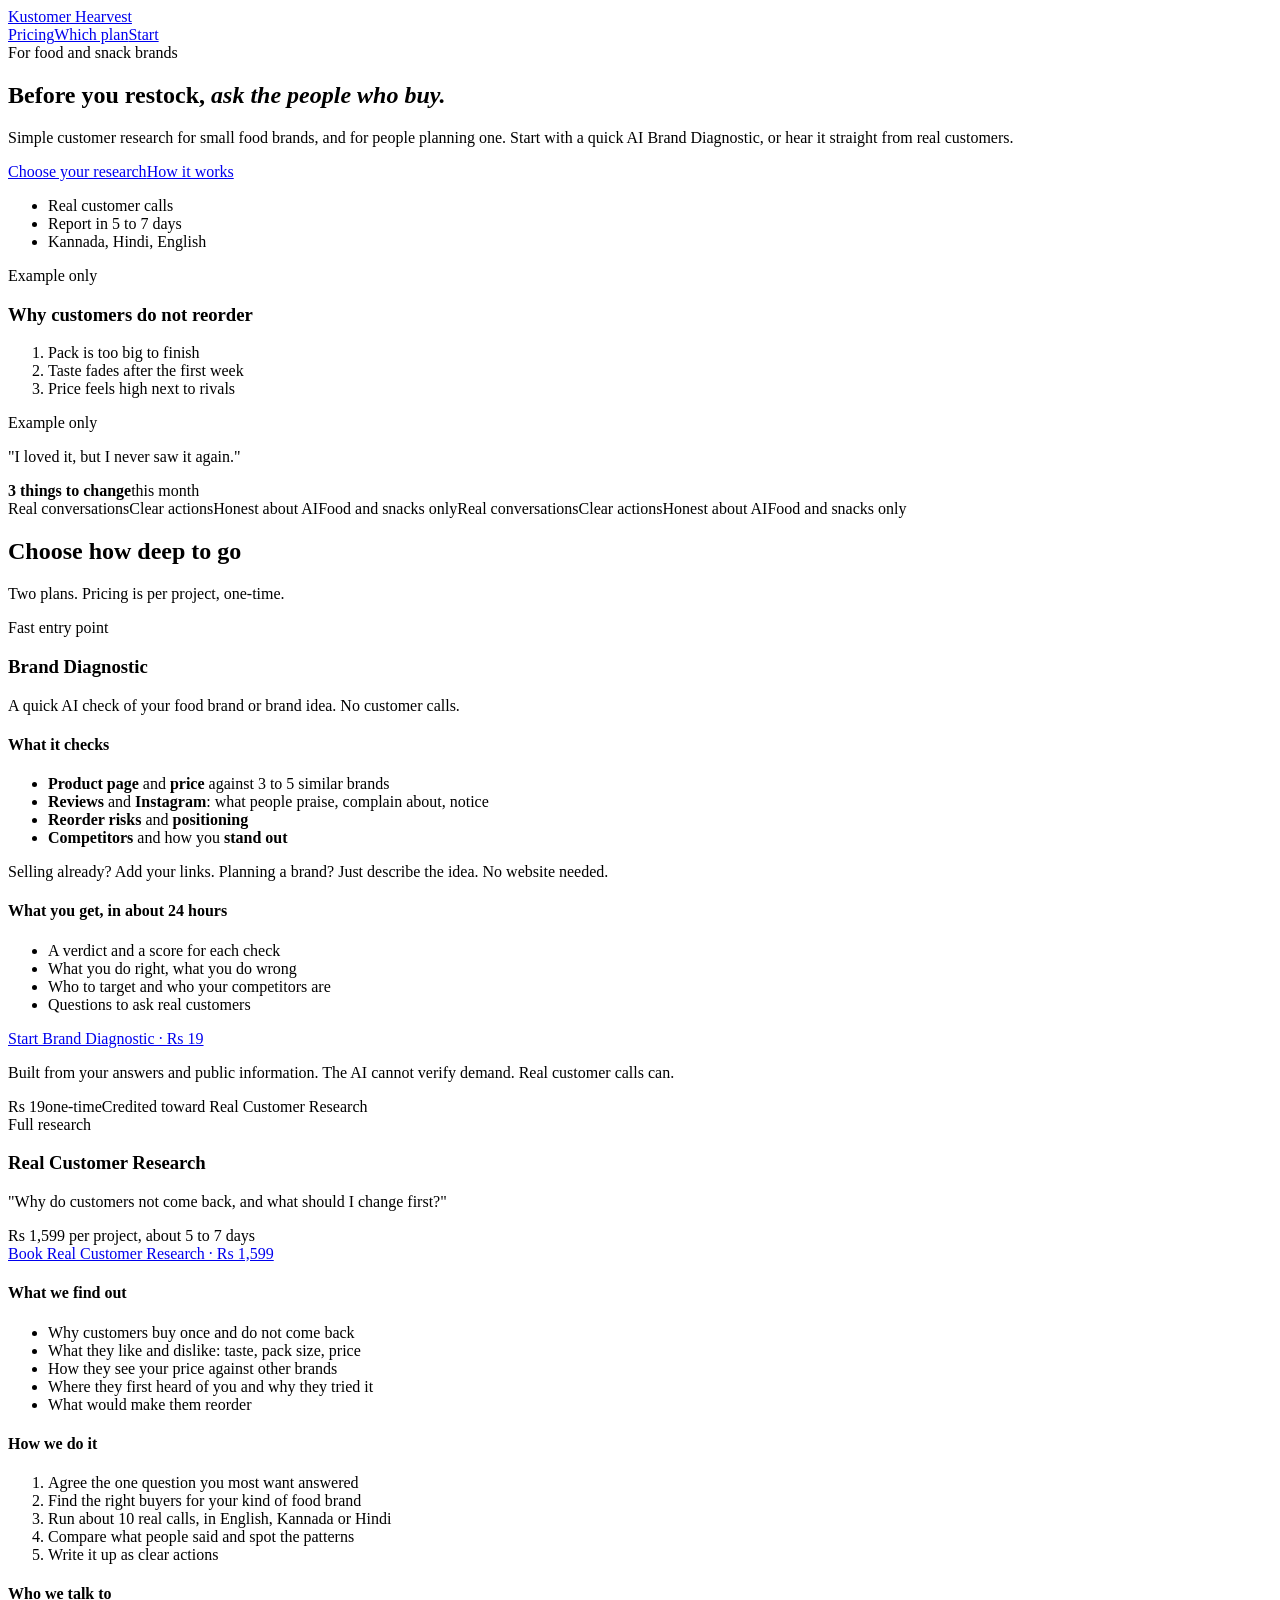
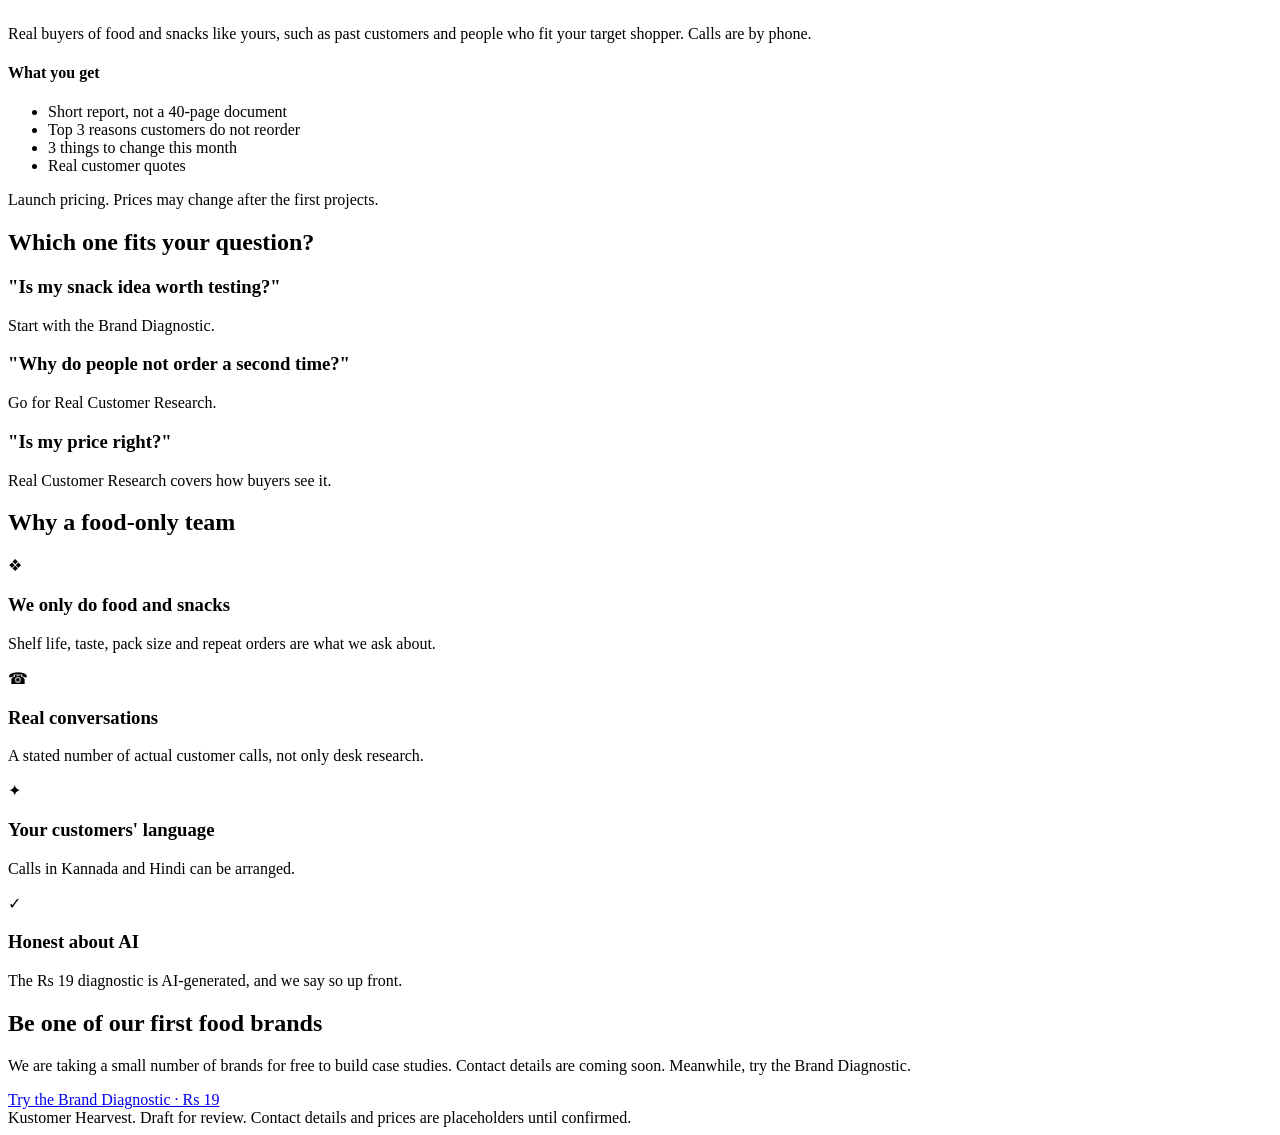
==== index.html @ cd256f4c "Add index.html This file contains the initial HTML structure for the Kustomer Hearvest website, incl" ====
<!doctype html>
<html lang="en">
<head>
<meta charset="utf-8">
<meta name="viewport" content="width=device-width, initial-scale=1">
<title>Kustomer Hearvest | Customer research for small food and snack brands</title>
<meta name="description" content="Pick an AI Brand Diagnostic or real conversations with your buyers. Customer research for small food and snack brands.">
<link rel="stylesheet" href="style.css">
</head>
<body>
<header class="top">
  <a class="logo" href="index.html" data-go="home"><span class="dot"></span>Kustomer Hearvest</a>
  <nav><a href="#plans" data-anchor="plans">Pricing</a><a href="#fit" data-anchor="fit">Which plan</a><a class="pill" href="diagnostic.html" data-go="diagnostic">Start</a></nav>
</header>

<section class="hero">
  <span class="blob b1"></span><span class="blob b2"></span><span class="blob b3"></span>
  <div class="hero-in">
    <div class="hero-copy">
      <span class="badge">For food and snack brands</span>
      <h1>Before you restock, <em>ask the people who buy.</em></h1>
      <p>Simple customer research for small food brands, and for people planning one. Start with a quick AI Brand Diagnostic, or hear it straight from real customers.</p>
      <div class="cta"><a class="btn btn-light" href="#plans" data-anchor="plans">Choose your research</a><a class="btn btn-ghost" href="#how" data-anchor="how">How it works</a></div>
      <ul class="chips"><li>Real customer calls</li><li>Report in 5 to 7 days</li><li>Kannada, Hindi, English</li></ul>
    </div>
    <div class="hero-art" aria-hidden="true">
      <div class="card c-main">
        <span class="eg">Example only</span>
        <h3>Why customers do not reorder</h3>
        <ol><li>Pack is too big to finish</li><li>Taste fades after the first week</li><li>Price feels high next to rivals</li></ol>
      </div>
      <div class="card c-quote">
        <span class="eg">Example only</span>
        <p>"I loved it, but I never saw it again."</p>
      </div>
      <div class="card c-fix"><strong>3 things to change</strong><span>this month</span></div>
    </div>
  </div>
  <div class="ribbon"><div class="track"><span>Real conversations</span><span>Clear actions</span><span>Honest about AI</span><span>Food and snacks only</span><span>Real conversations</span><span>Clear actions</span><span>Honest about AI</span><span>Food and snacks only</span></div></div>
</section>

<main>
<section class="sec" id="plans">
  <h2>Choose how deep to go</h2>
  <p class="sub">Two plans. Pricing is per project, one-time.</p>

  <article class="banner">
    <div>
      <span class="tag">Fast entry point</span>
      <h3>Brand Diagnostic</h3>
      <p>A quick AI check of your food brand or brand idea. No customer calls.</p>
      <h4 class="mini">What it checks</h4>
      <ul class="checks">
        <li><strong>Product page</strong> and <strong>price</strong> against 3 to 5 similar brands</li>
        <li><strong>Reviews</strong> and <strong>Instagram</strong>: what people praise, complain about, notice</li>
        <li><strong>Reorder risks</strong> and <strong>positioning</strong></li>
        <li><strong>Competitors</strong> and how you <strong>stand out</strong></li>
      </ul>
      <p class="pathnote">Selling already? Add your links. Planning a brand? Just describe the idea. No website needed.</p>
      <h4 class="mini">What you get, in about 24 hours</h4>
      <ul class="checks">
        <li>A verdict and a score for each check</li>
        <li>What you do right, what you do wrong</li>
        <li>Who to target and who your competitors are</li>
        <li>Questions to ask real customers</li>
      </ul>
      <a class="btn btn-red btn-in" href="diagnostic.html" data-go="diagnostic">Start Brand Diagnostic &middot; Rs 19</a>
      <p class="limit">Built from your answers and public information. The AI cannot verify demand. Real customer calls can.</p>
    </div>
    <div class="bprice"><span class="price">Rs 19</span><span class="per">one-time</span><span class="credit">Credited toward Real Customer Research</span></div>
  </article>

  <article class="plan">
    <div class="plan-head">
      <span class="tag tag-w">Full research</span>
      <h3>Real Customer Research</h3>
      <p class="quote">"Why do customers not come back, and what should I change first?"</p>
      <div class="price">Rs 1,599 <span class="per">per project, about 5 to 7 days</span></div>
    </div>
    <div class="plan-cta"><a class="btn btn-light" href="book-research.html" data-go="research">Book Real Customer Research &middot; Rs 1,599</a></div>
    <div class="cols">
      <div><h4>What we find out</h4><ul class="checks">
        <li>Why customers buy once and do not come back</li>
        <li>What they like and dislike: taste, pack size, price</li>
        <li>How they see your price against other brands</li>
        <li>Where they first heard of you and why they tried it</li>
        <li>What would make them reorder</li></ul></div>
      <div id="how"><h4>How we do it</h4><ol class="steps">
        <li>Agree the one question you most want answered</li>
        <li>Find the right buyers for your kind of food brand</li>
        <li>Run about 10 real calls, in English, Kannada or Hindi</li>
        <li>Compare what people said and spot the patterns</li>
        <li>Write it up as clear actions</li></ol></div>
      <div><h4>Who we talk to</h4><p>Real buyers of food and snacks like yours, such as past customers and people who fit your target shopper. Calls are by phone.</p></div>
      <div><h4>What you get</h4><ul class="checks">
        <li>Short report, not a 40-page document</li>
        <li>Top 3 reasons customers do not reorder</li>
        <li>3 things to change this month</li>
        <li>Real customer quotes</li></ul></div>
    </div>
  </article>
  <p class="fine">Launch pricing. Prices may change after the first projects.</p>
</section>

<section class="sec dark" id="fit">
  <h2>Which one fits your question?</h2>
  <div class="grid3">
    <div class="tile"><h3>"Is my snack idea worth testing?"</h3><p>Start with the Brand Diagnostic.</p></div>
    <div class="tile"><h3>"Why do people not order a second time?"</h3><p>Go for Real Customer Research.</p></div>
    <div class="tile"><h3>"Is my price right?"</h3><p>Real Customer Research covers how buyers see it.</p></div>
  </div>
</section>

<section class="sec cream">
  <h2>Why a food-only team</h2>
  <div class="grid2">
    <div class="feat"><span class="ico">&#10070;</span><h3>We only do food and snacks</h3><p>Shelf life, taste, pack size and repeat orders are what we ask about.</p></div>
    <div class="feat"><span class="ico">&#9742;</span><h3>Real conversations</h3><p>A stated number of actual customer calls, not only desk research.</p></div>
    <div class="feat"><span class="ico">&#10022;</span><h3>Your customers' language</h3><p>Calls in Kannada and Hindi can be arranged.</p></div>
    <div class="feat"><span class="ico">&#10003;</span><h3>Honest about AI</h3><p>The Rs 19 diagnostic is AI-generated, and we say so up front.</p></div>
  </div>
</section>

<section class="final" id="start">
  <h2>Be one of our first food brands</h2>
  <p>We are taking a small number of brands for free to build case studies. Contact details are coming soon. Meanwhile, try the Brand Diagnostic.</p>
  <a class="btn btn-gold" href="diagnostic.html" data-go="diagnostic">Try the Brand Diagnostic &middot; Rs 19</a>
</section>
</main>
<footer class="foot">Kustomer Hearvest. Draft for review. Contact details and prices are placeholders until confirmed.</footer>
</body>
</html>
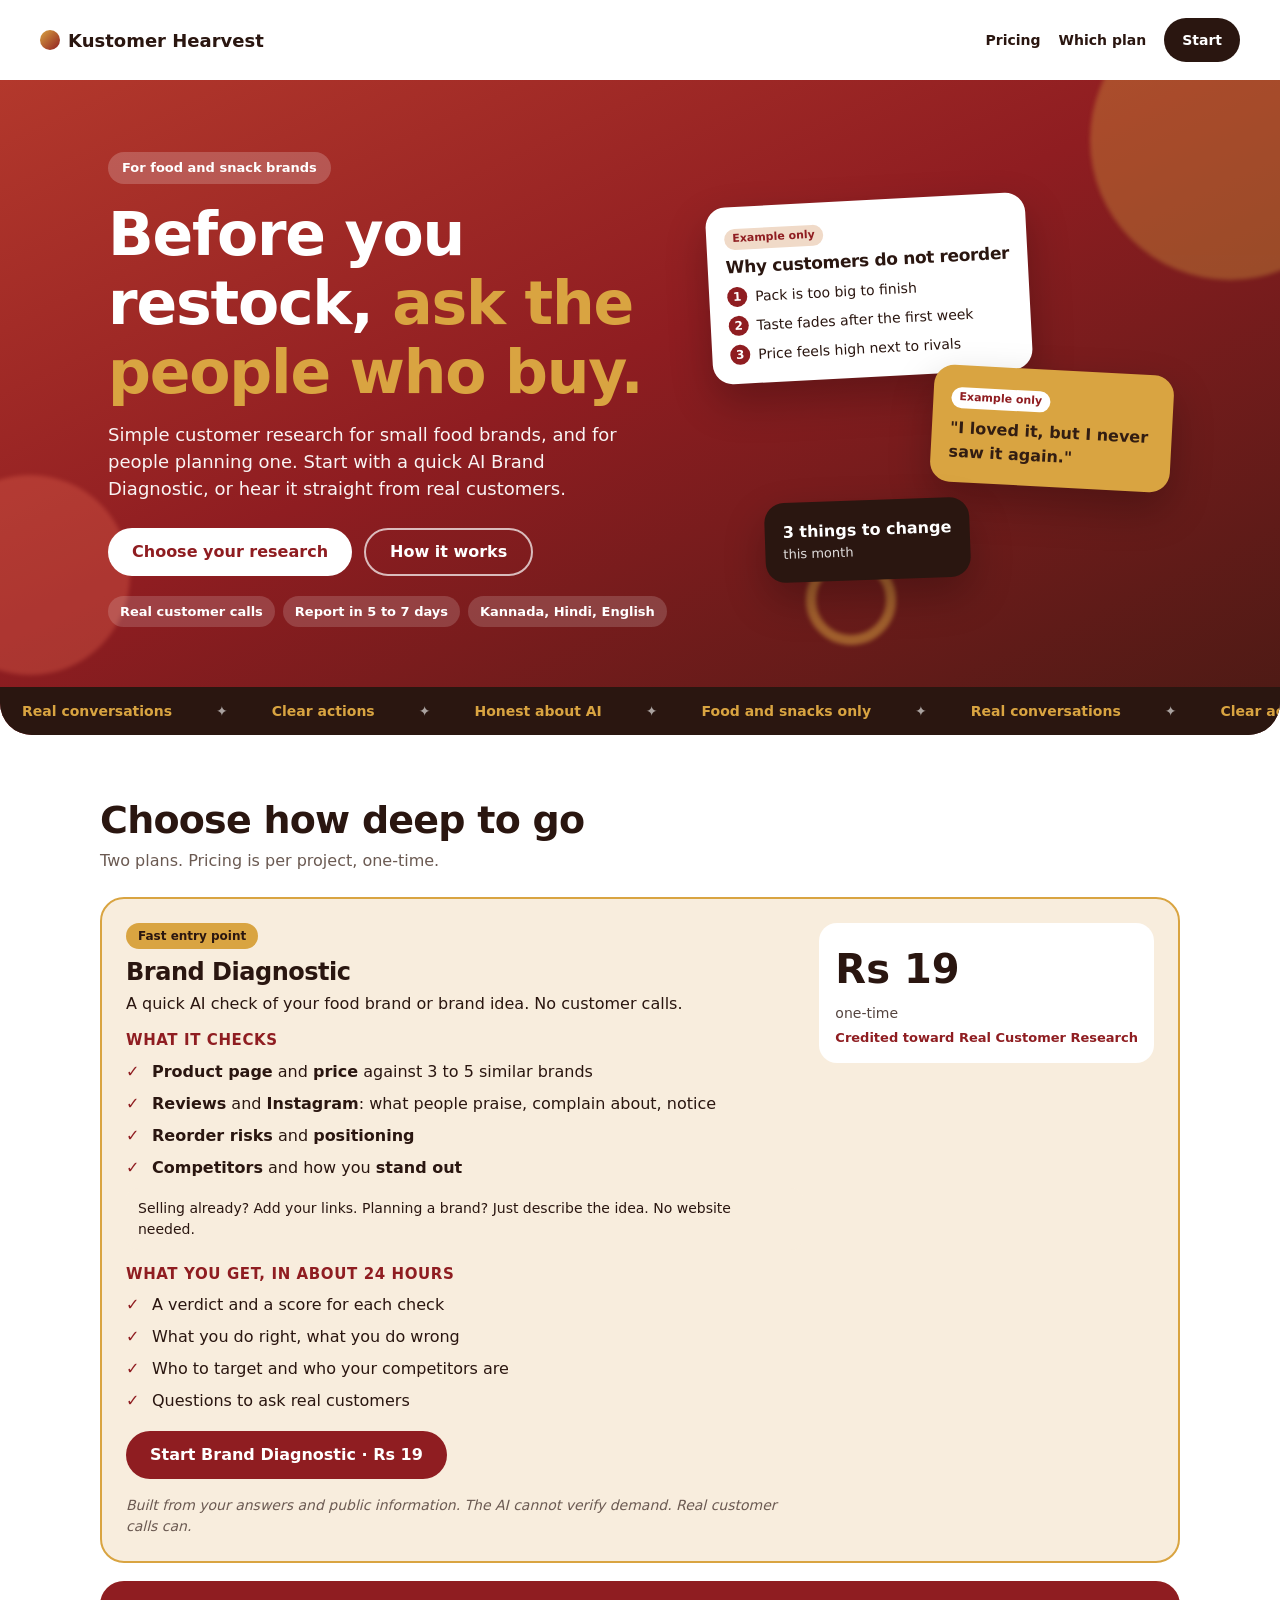
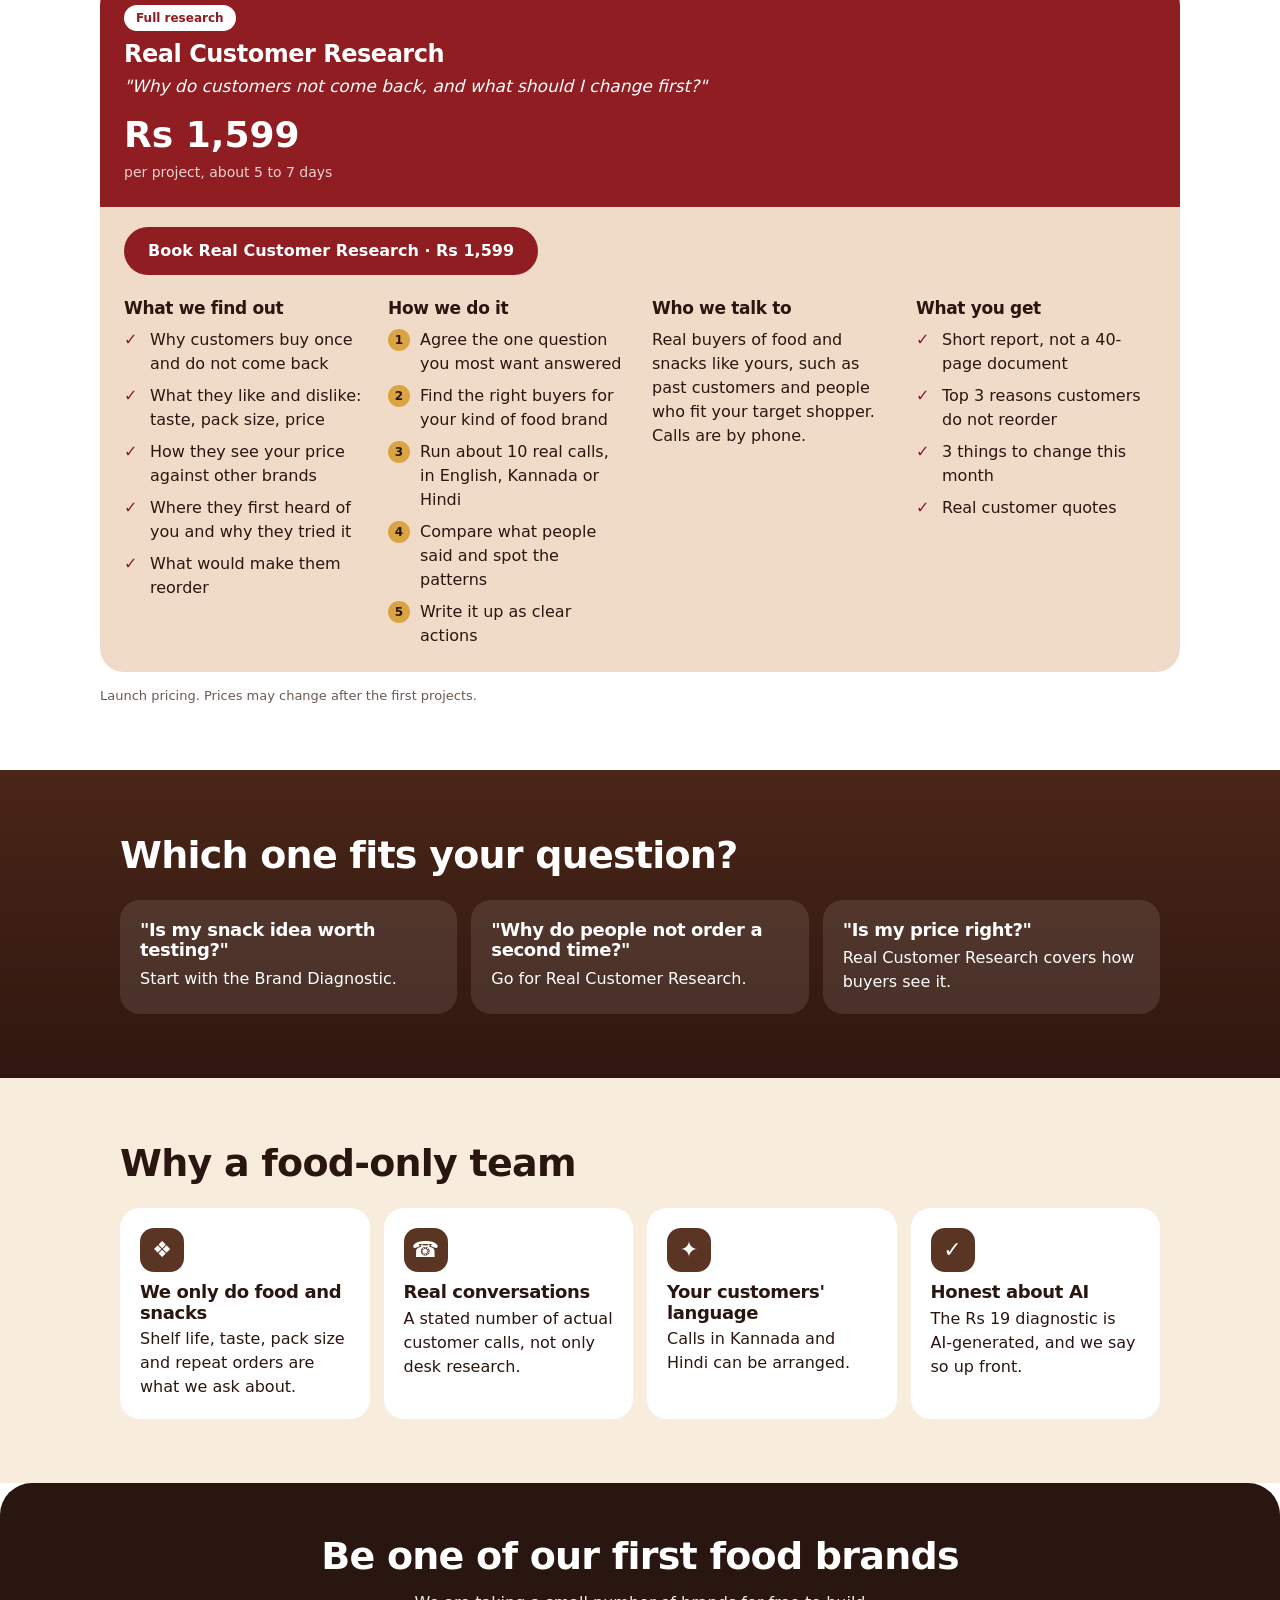
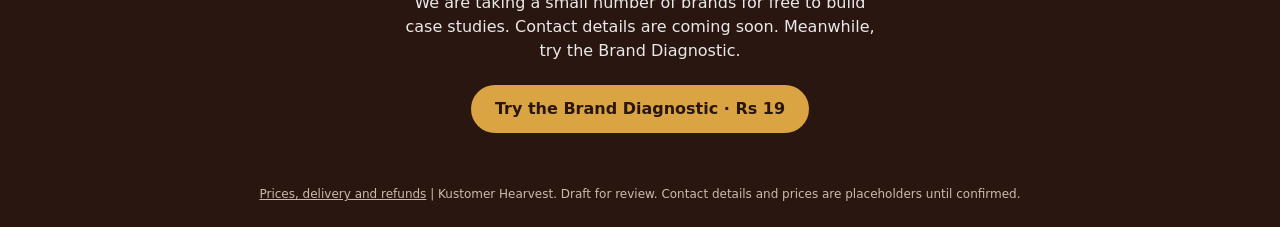
==== commit 610edab4: "Modify footer with policies link and updated text Updated footer to include link to policies and adj" ====
--- a/index.html
+++ b/index.html
@@ -127,6 +127,6 @@
   <a class="btn btn-gold" href="diagnostic.html" data-go="diagnostic">Try the Brand Diagnostic &middot; Rs 19</a>
 </section>
 </main>
-<footer class="foot">Kustomer Hearvest. Draft for review. Contact details and prices are placeholders until confirmed.</footer>
+<footer class="foot"><a href="policies.html" style="color:inherit">Prices, delivery and refunds</a> | Kustomer Hearvest. Draft for review. Contact details and prices are placeholders until confirmed.</footer>
 </body>
 </html>
--- a/style.css
+++ b/style.css
@@ -0,0 +1,200 @@
+:root{--red:#8f1d21;--red2:#b3382c;--brown:#4a1a14;--choc:#2a1610;--gold:#d9a441;--cream:#f8eddd;--tan:#f0dac8;--ink:#2a1610}
+*{box-sizing:border-box}
+html{scroll-behavior:smooth}
+body{margin:0;font-family:system-ui,-apple-system,"Segoe UI",Roboto,"Helvetica Neue",Arial,sans-serif;color:var(--ink);line-height:1.5;font-size:16px;background:#fff;overflow-x:hidden}
+h1,h2,h3,h4,p,ul,ol{margin:0}
+h1,h2,h3,h4{line-height:1.15;letter-spacing:-.02em}
+a{color:inherit}
+ul,ol{padding:0;list-style:none}
+.top{display:flex;justify-content:space-between;align-items:center;padding:14px 20px;position:relative;z-index:5;background:#fff}
+.logo{display:flex;align-items:center;gap:8px;font-weight:800;font-size:18px;text-decoration:none}
+.dot{width:20px;height:20px;border-radius:50%;background:linear-gradient(135deg,var(--gold),var(--red))}
+.top nav{display:flex;align-items:center;gap:18px;font-weight:600;font-size:14px}
+.top nav a{text-decoration:none}
+.top nav a:not(.pill){display:none}
+.pill{background:var(--choc);color:#fff;padding:11px 18px;border-radius:99px;min-height:44px;display:inline-flex;align-items:center}
+.hero{position:relative;overflow:hidden;color:#fff;background:linear-gradient(155deg,var(--red2) 0%,var(--red) 45%,var(--brown) 100%);border-radius:0 0 32px 32px}
+.blob{position:absolute;border-radius:50%;filter:blur(2px);opacity:.35}
+.b1{width:280px;height:280px;background:var(--gold);right:-90px;top:-80px;animation:drift 9s ease-in-out infinite}
+.b2{width:200px;height:200px;background:#e5654f;left:-70px;bottom:60px;animation:drift 11s ease-in-out infinite reverse}
+.b3{width:90px;height:90px;border:10px solid var(--gold);background:transparent;right:30%;bottom:90px;opacity:.5;animation:drift 7s ease-in-out infinite}
+.hero-in{position:relative;display:grid;gap:36px;padding:36px 20px 28px;max-width:1160px;margin:0 auto}
+.badge{display:inline-block;background:rgba(255,255,255,.2);padding:6px 14px;border-radius:99px;font-weight:700;font-size:13px}
+.hero h1{font-size:clamp(34px,9vw,60px);margin:16px 0 14px;font-weight:800}
+.hero h1 em{font-style:normal;color:var(--gold)}
+.hero p{font-size:18px;max-width:520px;opacity:.95}
+.cta{display:flex;flex-wrap:wrap;gap:12px;margin:26px 0 20px}
+.btn{display:inline-flex;align-items:center;justify-content:center;min-height:48px;padding:0 24px;border-radius:99px;font-weight:700;text-decoration:none}
+.btn-light{background:#fff;color:var(--red)}
+.btn-ghost{border:2px solid rgba(255,255,255,.7);color:#fff}
+.btn-gold{background:var(--gold);color:var(--choc)}
+.chips{display:flex;flex-wrap:wrap;gap:8px}
+.chips li{background:rgba(255,255,255,.16);padding:6px 12px;border-radius:99px;font-size:13px;font-weight:600}
+.hero-art{position:relative;min-height:430px}
+.card{position:absolute;background:#fff;color:var(--ink);border-radius:20px;padding:18px;box-shadow:0 18px 40px rgba(0,0,0,.25)}
+.eg{display:inline-block;font-size:11px;font-weight:700;background:var(--tan);color:var(--red);padding:2px 8px;border-radius:99px;margin-bottom:8px}
+.c-main{left:0;top:0;width:min(300px,78%);transform:rotate(-3deg);animation:float 6s ease-in-out infinite}
+.c-main h3{font-size:17px;margin-bottom:10px}
+.c-main ol{counter-reset:n;display:grid;gap:8px;font-size:14px}
+.c-main li{counter-increment:n;padding-left:28px;position:relative}
+.c-main li::before{content:counter(n);position:absolute;left:0;top:0;width:20px;height:20px;border-radius:50%;background:var(--red);color:#fff;font-size:12px;font-weight:800;display:flex;align-items:center;justify-content:center}
+.c-quote{right:0;top:215px;width:min(220px,62%);transform:rotate(3deg);background:var(--gold);animation:float 7s ease-in-out infinite reverse}
+.c-quote .eg{background:#fff}
+.c-quote p{font-size:16px;font-weight:700;color:var(--choc)}
+.c-fix{left:6%;top:345px;display:flex;flex-direction:column;background:var(--choc);color:#fff;transform:rotate(-2deg);animation:float 8s ease-in-out infinite}
+.c-fix span{font-size:13px;opacity:.85}
+.ribbon{position:relative;background:var(--choc);overflow:hidden;white-space:nowrap;padding:12px 0}
+.track{display:inline-flex;gap:0;animation:slide 28s linear infinite}
+.track span{padding:0 22px;font-weight:700;font-size:14px;color:var(--gold)}
+.track span::after{content:"\2726";margin-left:44px;color:#fff;opacity:.6}
+@keyframes float{50%{translate:0 -10px}}
+@keyframes drift{50%{translate:14px 18px}}
+@keyframes slide{to{transform:translateX(-50%)}}
+@media (prefers-reduced-motion:reduce){*{animation:none!important}}
+.sec{padding:44px 20px;max-width:1160px;margin:0 auto}
+.sec.dark,.sec.cream{max-width:none;padding-left:0;padding-right:0}
+.sec.dark>*,.sec.cream>*{max-width:1120px;margin-left:auto;margin-right:auto;padding-left:20px;padding-right:20px}
+.dark{background:linear-gradient(180deg,#4a2518,#2f170f);color:#fff}
+.cream{background:var(--cream)}
+h2{font-size:clamp(26px,5vw,38px);font-weight:800}
+.sub{color:#6b5a52;margin-top:6px}
+.banner{margin-top:24px;display:grid;gap:16px;background:var(--cream);border:2px solid var(--gold);border-radius:24px;padding:24px}
+.tag{display:inline-block;font-size:12px;font-weight:800;padding:4px 12px;border-radius:99px;background:var(--gold);color:var(--choc)}
+.tag-w{background:#fff;color:var(--red)}
+.banner h3,.plan-head h3{font-size:24px;margin:10px 0 6px}
+.banner p{margin-bottom:14px}
+.checks{display:grid;gap:8px}
+.checks li{position:relative;padding-left:26px}
+.checks li::before{content:"\2713";position:absolute;left:0;font-weight:800;color:var(--red)}
+.bprice{display:flex;flex-direction:column;gap:4px;background:#fff;border-radius:18px;padding:16px;align-self:start}
+.price{font-size:40px;font-weight:800}
+.per{font-size:14px;font-weight:500;opacity:.8}
+.credit{font-size:13px;font-weight:700;color:var(--red)}
+.plan{margin-top:18px;border-radius:24px;overflow:hidden;background:var(--tan)}
+.plan-head{background:var(--red);color:#fff;padding:24px}
+.quote{font-style:italic;font-size:17px;margin-top:6px}
+.plan-head .price{font-size:36px;margin-top:8px}
+.plan-head .per{display:block}
+.cols{display:grid;gap:24px;padding:24px}
+.cols h4{font-size:17px;margin-bottom:10px}
+.steps{counter-reset:s;display:grid;gap:8px}
+.steps li{counter-increment:s;position:relative;padding-left:32px}
+.steps li::before{content:counter(s);position:absolute;left:0;top:1px;width:22px;height:22px;border-radius:50%;background:var(--gold);color:var(--choc);font-size:12px;font-weight:800;display:flex;align-items:center;justify-content:center}
+.fine{margin-top:14px;font-size:13px;color:#6b5a52}
+.grid3,.grid2{display:grid;gap:14px;margin-top:22px}
+.tile{background:rgba(255,255,255,.1);border-radius:20px;padding:20px}
+.tile h3{font-size:18px;margin-bottom:6px}
+.feat{background:#fff;border-radius:20px;padding:20px}
+.feat h3{font-size:18px;margin:10px 0 4px}
+.ico{display:inline-flex;width:44px;height:44px;border-radius:14px;background:#5b3524;color:#fff;align-items:center;justify-content:center;font-size:22px;font-weight:700}
+.final{background:var(--choc);color:#fff;text-align:center;padding:52px 20px;border-radius:32px 32px 0 0}
+.final p{max-width:480px;margin:12px auto 22px;opacity:.9}
+.foot{background:var(--choc);color:#cbb9ae;font-size:12px;text-align:center;padding:0 20px 24px}
+@media (min-width:640px){
+ .top nav a:not(.pill){display:inline}
+ .cols{grid-template-columns:1fr 1fr}
+ .grid2{grid-template-columns:1fr 1fr}
+}
+@media (min-width:768px){
+ .top{padding:18px 40px}
+ .hero-in{padding:56px 40px 44px}
+ .sec{padding:64px 40px}
+ .sec.dark>*,.sec.cream>*{padding-left:40px;padding-right:40px}
+ .grid3{grid-template-columns:repeat(3,1fr)}
+ .banner{grid-template-columns:1fr auto;align-items:center}
+ .hero-art{min-height:360px}
+ .c-quote{top:150px}
+ .c-fix{top:270px;left:12%}
+}
+@media (min-width:1000px){
+ .hero-in{grid-template-columns:1.1fr .9fr;align-items:center;padding:72px 48px 60px}
+ .hero-art{min-height:380px}
+ .c-main{width:320px}
+ .c-quote{top:170px;width:240px}
+ .c-fix{top:300px;left:12%}
+ .cols{grid-template-columns:repeat(4,1fr)}
+ .grid2{grid-template-columns:repeat(4,1fr)}
+}
+.logo{white-space:nowrap}
+.pill{white-space:nowrap}
+@media (max-width:400px){
+ .logo{font-size:16px}
+ .hero-art{min-height:480px}
+ .c-quote{top:245px}
+ .c-fix{top:390px}
+}
+
+.mini{font-size:15px;margin:16px 0 10px;text-transform:uppercase;letter-spacing:.04em;color:var(--red)}
+.banner .limit{margin:16px 0 0;font-size:14px;font-style:italic;color:#6b5a52}
+
+/* flow pages */
+.flow{max-width:1000px;margin:0 auto;padding:24px 20px 56px}
+.fl-head h1{font-size:clamp(28px,6vw,42px);margin:12px 0 8px;font-weight:800}
+.fl-head p{max-width:620px;color:#4b3a32}
+.badge-d,.badge-r{background:var(--gold);color:var(--choc);display:inline-block;padding:6px 14px;border-radius:99px;font-weight:700;font-size:13px}
+.badge-r{background:var(--red);color:#fff}
+.stepper{display:flex;gap:8px;margin:22px 0;flex-wrap:wrap}
+.stepper li{display:flex;align-items:center;gap:8px;background:var(--cream);border-radius:99px;padding:6px 14px 6px 6px;font-weight:600;font-size:14px;color:#6b5a52}
+.stepper li span{width:26px;height:26px;border-radius:50%;background:#e6d6c3;display:flex;align-items:center;justify-content:center;font-size:13px}
+.stepper li.on{background:var(--red);color:#fff}.stepper li.on span{background:#fff;color:var(--red)}
+.stepper li.done span{background:var(--gold);color:var(--choc)}
+.formcard{background:#fff;border:2px solid var(--tan);border-radius:24px;padding:22px;margin-bottom:18px}
+.formcard h2{font-size:20px;margin:6px 0 14px}
+.formcard h2:not(:first-child){margin-top:26px}
+.fld{display:block;margin-bottom:14px}
+.lab{display:block;font-weight:700;font-size:14px;margin-bottom:6px}
+.lab b{color:var(--red)}
+.fld input,.fld select,.fld textarea{width:100%;font:inherit;font-size:16px;padding:12px 14px;border:2px solid #e3d3c2;border-radius:14px;background:#fffaf4;color:var(--ink)}
+.fld small{display:block;color:#6b5a52;font-size:13px;margin-top:4px}
+.row2{display:grid;gap:0 14px}
+.chk{display:flex;gap:10px;align-items:flex-start;margin:10px 0;font-size:14px}
+.chk input{width:20px;height:20px;margin-top:2px}
+.btn-red{background:var(--red);color:#fff;margin-top:10px}
+.btn-disabled{background:#e3d3c2;color:#6b5a52;margin-top:14px;text-align:center;width:100%;min-height:52px;cursor:not-allowed}
+.btn-in{margin-top:18px}
+.plan-cta{padding:20px 24px 0}
+.plan-cta .btn{background:var(--red);color:#fff}
+.split{display:grid;gap:18px}
+.sumrow{display:flex;justify-content:space-between;gap:12px;padding:14px 0;border-bottom:1px solid var(--tan)}
+.sumrow small{display:block;color:#6b5a52;font-size:13px}
+.sumrow.tot{border-bottom:0;font-size:18px}
+.credit-note{background:var(--cream);border-radius:14px;padding:12px 14px;font-size:14px;margin-top:8px}
+.paybox{display:grid;gap:10px}
+.pm{border:2px solid var(--tan);border-radius:14px;padding:12px 14px}
+.pm small{display:block;color:#6b5a52;font-size:13px}
+.trust{margin-top:16px;display:grid;gap:8px;font-size:13px;color:#4b3a32}
+.trust li::before{content:"\2022 ";color:var(--red)}
+.back{display:inline-block;margin-top:14px;font-weight:700;text-decoration:none;color:var(--red)}
+.report{background:#fff;border:2px solid var(--tan);border-radius:24px;padding:22px}
+.report header h2{font-size:22px;margin:8px 0 4px}
+.verdict{background:var(--red);color:#fff;border-radius:18px;padding:18px;margin:16px 0}
+.verdict h3{margin:8px 0 6px;font-size:20px}
+.rh{font-size:18px;margin:24px 0 12px}
+.scores{display:grid;gap:12px}
+.sc{background:var(--cream);border-radius:14px;padding:12px 14px}
+.sc-top{display:flex;justify-content:space-between;font-weight:700}
+.bar{height:10px;background:#e6d6c3;border-radius:99px;margin:8px 0;overflow:hidden}
+.bar i{display:block;height:100%;background:linear-gradient(90deg,var(--gold),var(--red));border-radius:99px}
+.sc small{color:#6b5a52;font-size:13px}
+.upsell{margin-top:26px;background:var(--choc);color:#fff;border-radius:18px;padding:20px;display:grid;gap:14px}
+.upsell p{opacity:.9;margin-top:4px}
+.dark-foot{padding:18px 20px;margin-top:0}
+@media (min-width:640px){.row2{grid-template-columns:1fr 1fr}.scores{grid-template-columns:1fr 1fr}}
+@media (min-width:860px){.split{grid-template-columns:1.1fr .9fr;align-items:start}.upsell{grid-template-columns:1fr auto;align-items:center}.flow{padding:40px}}
+
+.qrwrap{display:grid;gap:14px;justify-items:center;text-align:center;margin-bottom:18px}
+.qr{width:210px;height:210px;border-radius:18px;border:3px dashed var(--red);display:flex;flex-direction:column;align-items:center;justify-content:center;gap:6px;color:var(--red);font-weight:800;background:
+ repeating-conic-gradient(var(--cream) 0 25%,#fff 0 50%) 0 0/28px 28px}
+.qr span{background:#fff;padding:4px 10px;border-radius:8px}.qr small{background:#fff;padding:2px 8px;border-radius:8px;font-weight:600}
+.qrnote{font-size:14px}
+.sumrow b{white-space:nowrap}
+.flow .steps{margin-bottom:16px}
+.logo{min-width:0}
+.fl-head{margin-bottom:18px}
+.btn-gold-d{background:var(--gold);color:var(--choc);cursor:not-allowed;text-align:center}
+.planbox{background:#f8eddd;border-left:5px solid #d9a441;border-radius:14px;padding:14px 16px;margin:18px 0}.planbox p{margin:6px 0;font-size:15px}.planbox .tag{display:inline-block;background:#8f1d21;color:#fff;border-radius:99px;padding:3px 10px;font-size:12px;font-weight:700}
+.choose{display:grid;gap:14px;margin:6px 0 16px}.choice{display:block;background:#fff8ee;border:2px solid #e8cdb8;border-radius:20px;padding:20px;text-decoration:none;color:#2a1610}.choice h3{margin:8px 0 6px;font-size:21px}.choice p{margin:0 0 10px;color:#4a1a14;line-height:1.5}.choice .go{font-weight:700;color:#8f1d21}.choice .tag{display:inline-block;background:#d9a441;color:#2a1610;border-radius:99px;padding:3px 10px;font-size:12px;font-weight:700}.pathnote{background:#f8eddd;border-radius:12px;padding:10px 12px;font-size:14px;margin:8px 0}.compbox{background:#f8eddd;border-radius:14px;padding:12px 14px;margin:8px 0}.cmp{padding:8px 0;border-bottom:1px solid #e8cdb8}.cmp b{display:block}.cmp small{color:#6a4a3f}.compbox p{margin:10px 0 0;font-size:15px}
+@media(min-width:760px){.choose{grid-template-columns:1fr 1fr}}
+.more{background:#fff8ee;border:1.5px dashed #d9b99b;border-radius:14px;padding:10px 14px;margin:12px 0}.more summary{font-weight:700;color:#8f1d21;cursor:pointer;padding:4px 0}.more[open] summary{margin-bottom:10px}.cc{display:block;color:#8a6a5c;margin-top:4px}.autosave{display:flex;gap:8px;align-items:center;font-size:13px;font-weight:700;color:#4a1a14;margin-bottom:8px}.dotg{width:9px;height:9px;border-radius:50%;background:#5a9a4a;display:inline-block}
+.rw{list-style:none;padding:0;margin:8px 0}.rw li{padding:10px 12px 10px 38px;margin:6px 0;border-radius:12px;position:relative;font-size:15px}.rw.good li{background:#eaf3e2}.rw.good li:before{content:"\2713";position:absolute;left:12px;color:#3d7a2c;font-weight:700}.rw.bad li{background:#fbe6e2}.rw.bad li:before{content:"\2717";position:absolute;left:12px;color:#8f1d21;font-weight:700}.reach{background:#fff8ee;border:2px solid #d9a441;border-radius:18px;padding:16px;margin:18px 0}.reach h3{margin:8px 0}.reach .btn{display:block;text-align:center;margin-top:10px}.reach .tag{display:inline-block;background:#d9a441;border-radius:99px;padding:3px 10px;font-size:12px;font-weight:700}.btn-ghost-d{border:2px solid #8f1d21;color:#8f1d21;background:transparent}
+.rwgrid{display:grid;grid-template-columns:1fr 1fr;gap:10px}.rwgrid .rw li{padding:8px 8px 8px 28px;font-size:13px}.rwgrid .rw li:before{left:8px}.rwgrid .rh{font-size:15px}.mini-scores{display:grid;grid-template-columns:1fr 1fr 1fr;gap:8px}.mini-scores div{background:#f8eddd;border-radius:12px;padding:8px 10px;text-align:center}.mini-scores span{display:block;font-size:12px;color:#6a4a3f}.mini-scores b{font-size:18px;color:#8f1d21}
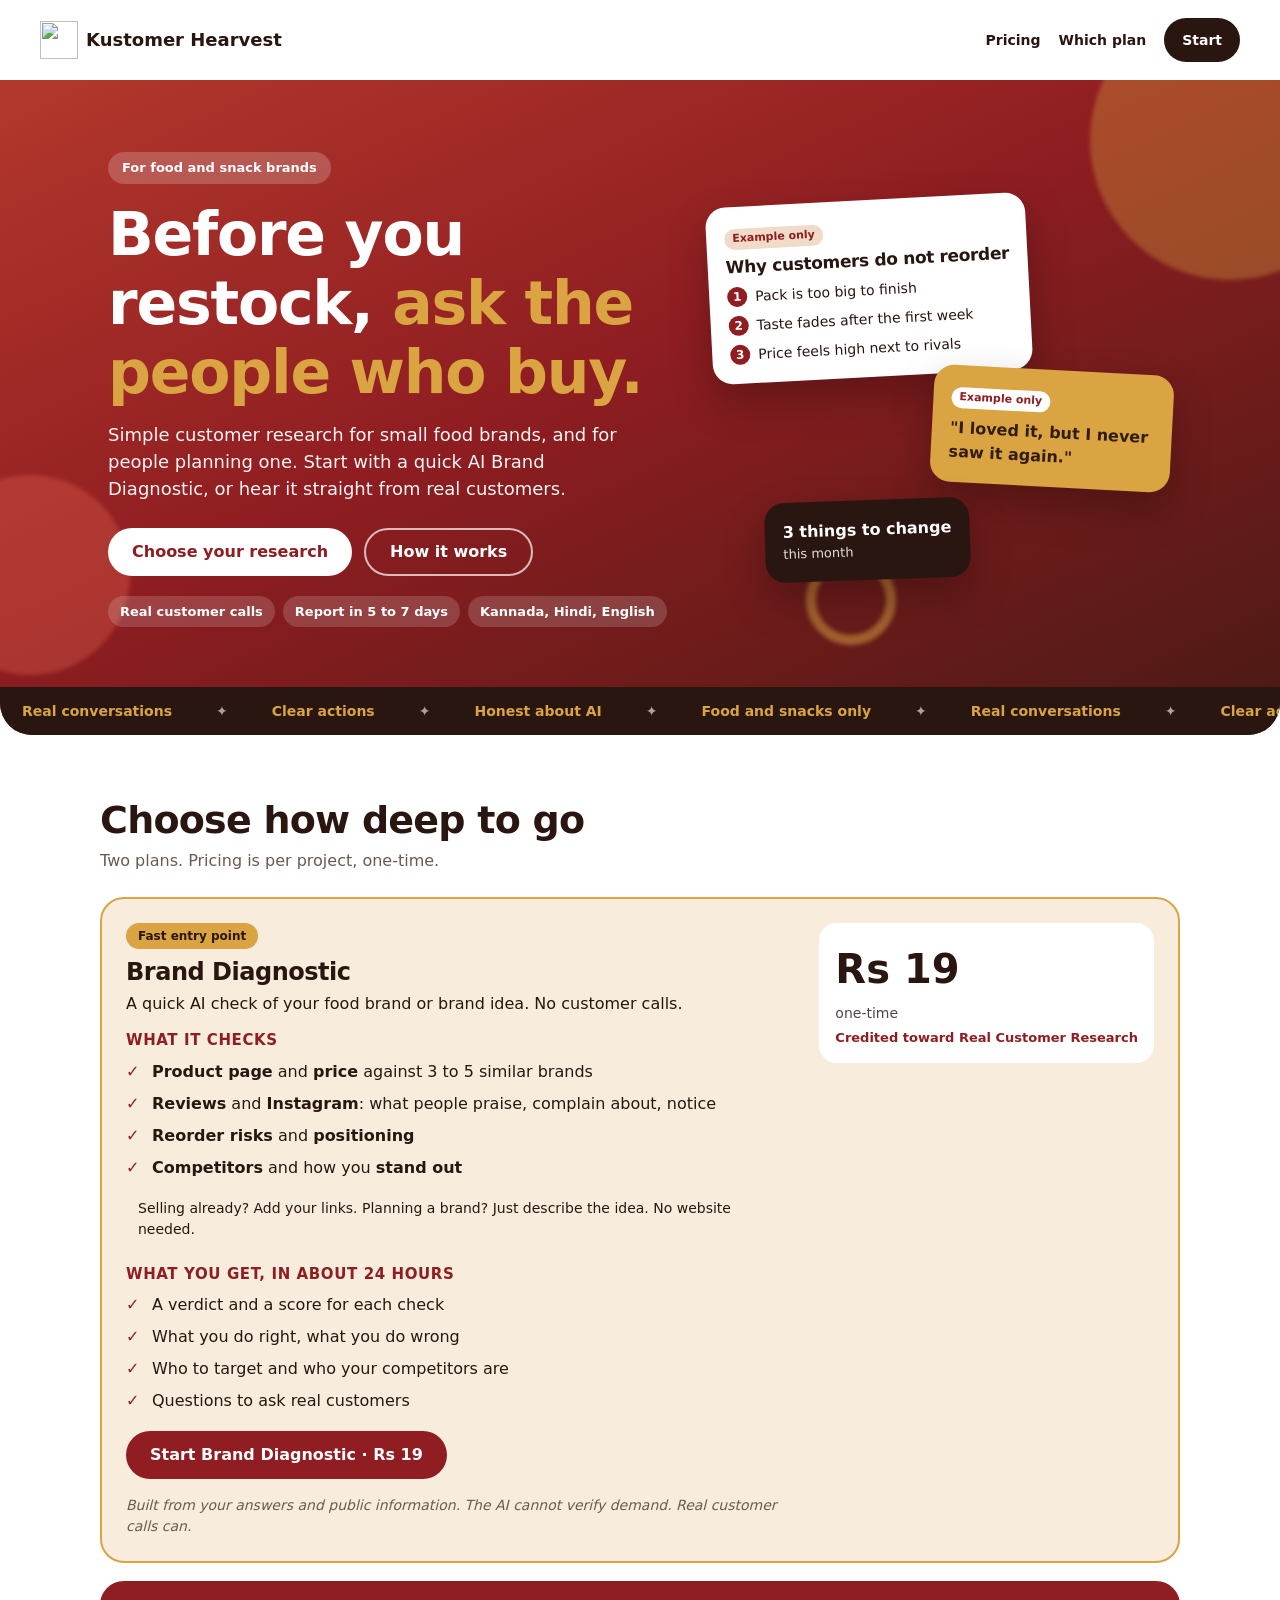
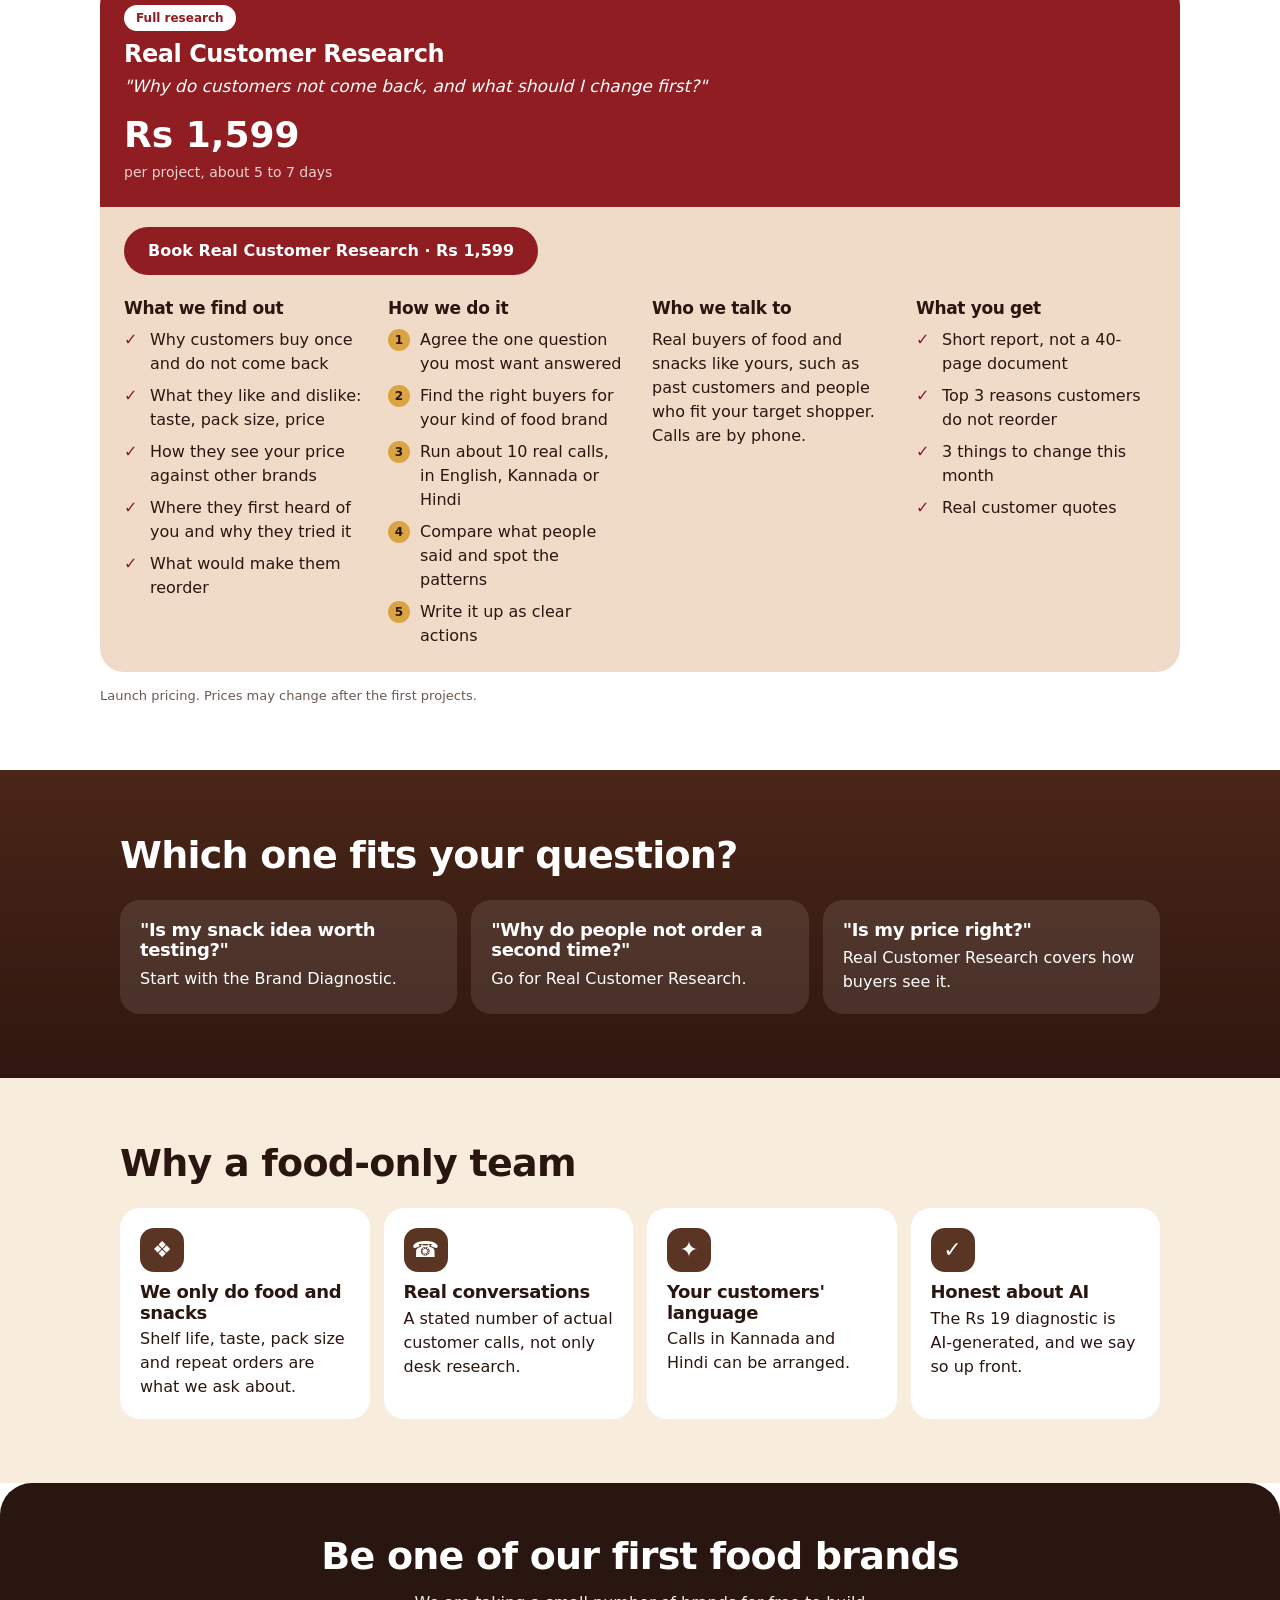
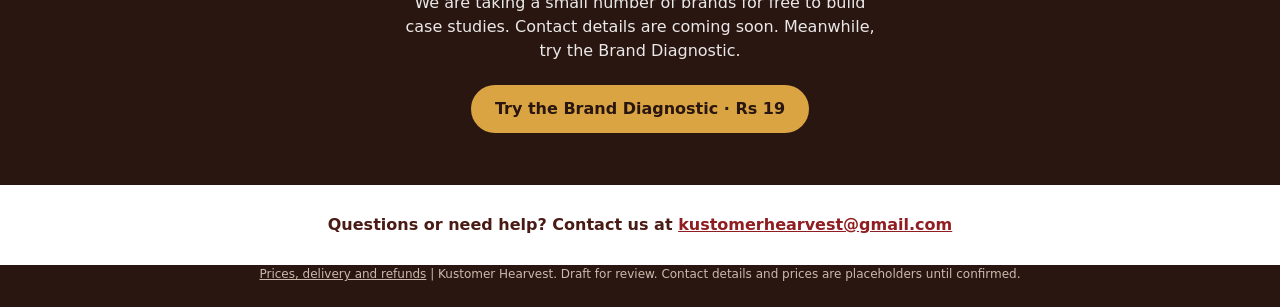
==== commit dd183302: "Enhance header with logo and contact details Added contact information and updated logo display." ====
--- a/index.html
+++ b/index.html
@@ -5,11 +5,12 @@
 <meta name="viewport" content="width=device-width, initial-scale=1">
 <title>Kustomer Hearvest | Customer research for small food and snack brands</title>
 <meta name="description" content="Pick an AI Brand Diagnostic or real conversations with your buyers. Customer research for small food and snack brands.">
+<link rel="icon" type="image/svg+xml" href="logo-mark.svg">
 <link rel="stylesheet" href="style.css">
 </head>
 <body>
 <header class="top">
-  <a class="logo" href="index.html" data-go="home"><span class="dot"></span>Kustomer Hearvest</a>
+  <a class="logo" href="index.html" data-go="home"><img class="mk" src="logo-mark.svg" alt="" width="38" height="38"><span class="nm">Kustomer Hearvest</span></a>
   <nav><a href="#plans" data-anchor="plans">Pricing</a><a href="#fit" data-anchor="fit">Which plan</a><a class="pill" href="diagnostic.html" data-go="diagnostic">Start</a></nav>
 </header>
 
@@ -127,6 +128,7 @@
   <a class="btn btn-gold" href="diagnostic.html" data-go="diagnostic">Try the Brand Diagnostic &middot; Rs 19</a>
 </section>
 </main>
+<p class="contactline">Questions or need help? Contact us at <a href="mailto:kustomerhearvest@gmail.com">kustomerhearvest@gmail.com</a></p>
 <footer class="foot"><a href="policies.html" style="color:inherit">Prices, delivery and refunds</a> | Kustomer Hearvest. Draft for review. Contact details and prices are placeholders until confirmed.</footer>
 </body>
 </html>
--- a/style.css
+++ b/style.css
@@ -198,3 +198,7 @@
 .more{background:#fff8ee;border:1.5px dashed #d9b99b;border-radius:14px;padding:10px 14px;margin:12px 0}.more summary{font-weight:700;color:#8f1d21;cursor:pointer;padding:4px 0}.more[open] summary{margin-bottom:10px}.cc{display:block;color:#8a6a5c;margin-top:4px}.autosave{display:flex;gap:8px;align-items:center;font-size:13px;font-weight:700;color:#4a1a14;margin-bottom:8px}.dotg{width:9px;height:9px;border-radius:50%;background:#5a9a4a;display:inline-block}
 .rw{list-style:none;padding:0;margin:8px 0}.rw li{padding:10px 12px 10px 38px;margin:6px 0;border-radius:12px;position:relative;font-size:15px}.rw.good li{background:#eaf3e2}.rw.good li:before{content:"\2713";position:absolute;left:12px;color:#3d7a2c;font-weight:700}.rw.bad li{background:#fbe6e2}.rw.bad li:before{content:"\2717";position:absolute;left:12px;color:#8f1d21;font-weight:700}.reach{background:#fff8ee;border:2px solid #d9a441;border-radius:18px;padding:16px;margin:18px 0}.reach h3{margin:8px 0}.reach .btn{display:block;text-align:center;margin-top:10px}.reach .tag{display:inline-block;background:#d9a441;border-radius:99px;padding:3px 10px;font-size:12px;font-weight:700}.btn-ghost-d{border:2px solid #8f1d21;color:#8f1d21;background:transparent}
 .rwgrid{display:grid;grid-template-columns:1fr 1fr;gap:10px}.rwgrid .rw li{padding:8px 8px 8px 28px;font-size:13px}.rwgrid .rw li:before{left:8px}.rwgrid .rh{font-size:15px}.mini-scores{display:grid;grid-template-columns:1fr 1fr 1fr;gap:8px}.mini-scores div{background:#f8eddd;border-radius:12px;padding:8px 10px;text-align:center}.mini-scores span{display:block;font-size:12px;color:#6a4a3f}.mini-scores b{font-size:18px;color:#8f1d21}
+
+.qrimg{width:220px;height:220px;border-radius:14px;border:3px solid var(--red);background:#fff;object-fit:contain;image-rendering:pixelated}
+.contactline{text-align:center;margin:28px 16px;font-weight:700;color:var(--brown,#4a1a14)}.contactline a{color:var(--red,#8f1d21)}
+.mk{width:38px;height:38px;flex:none;display:block}.logo .nm{line-height:1}@media(max-width:420px){.mk{width:32px;height:32px}}
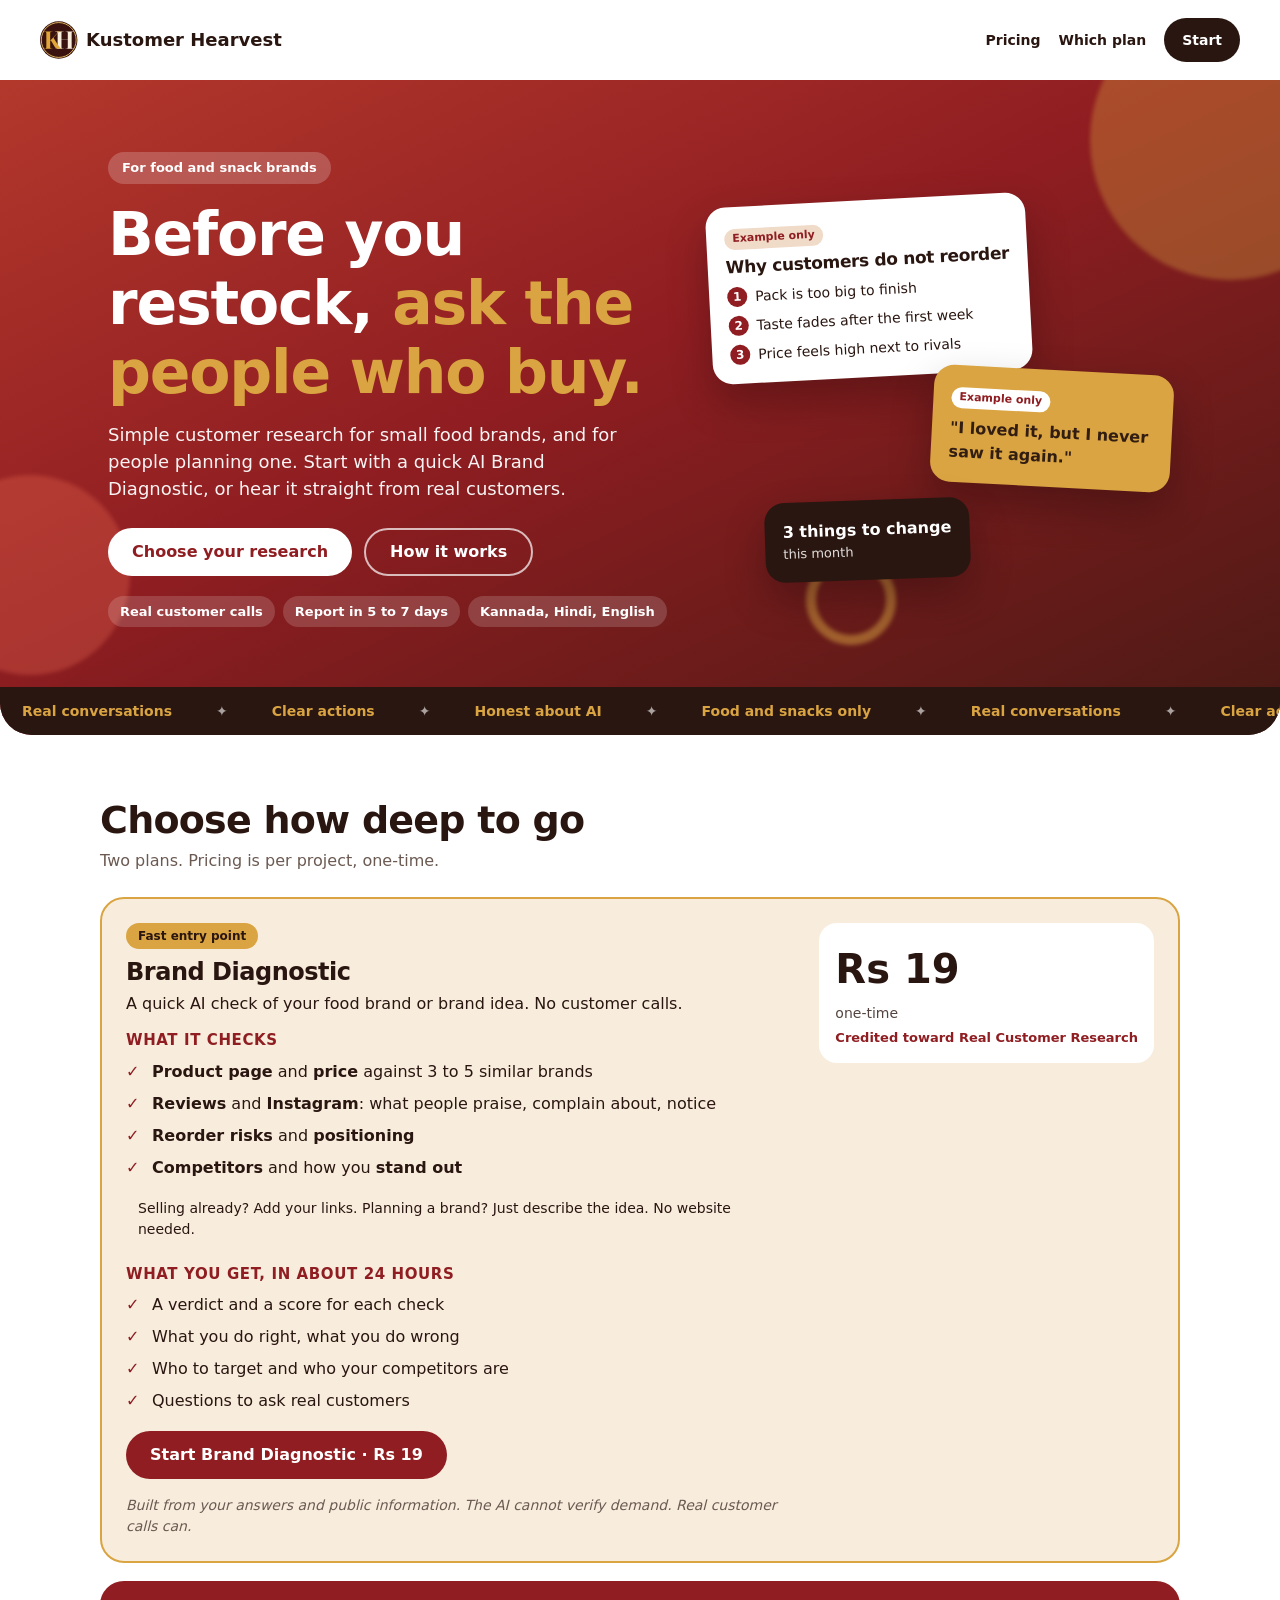
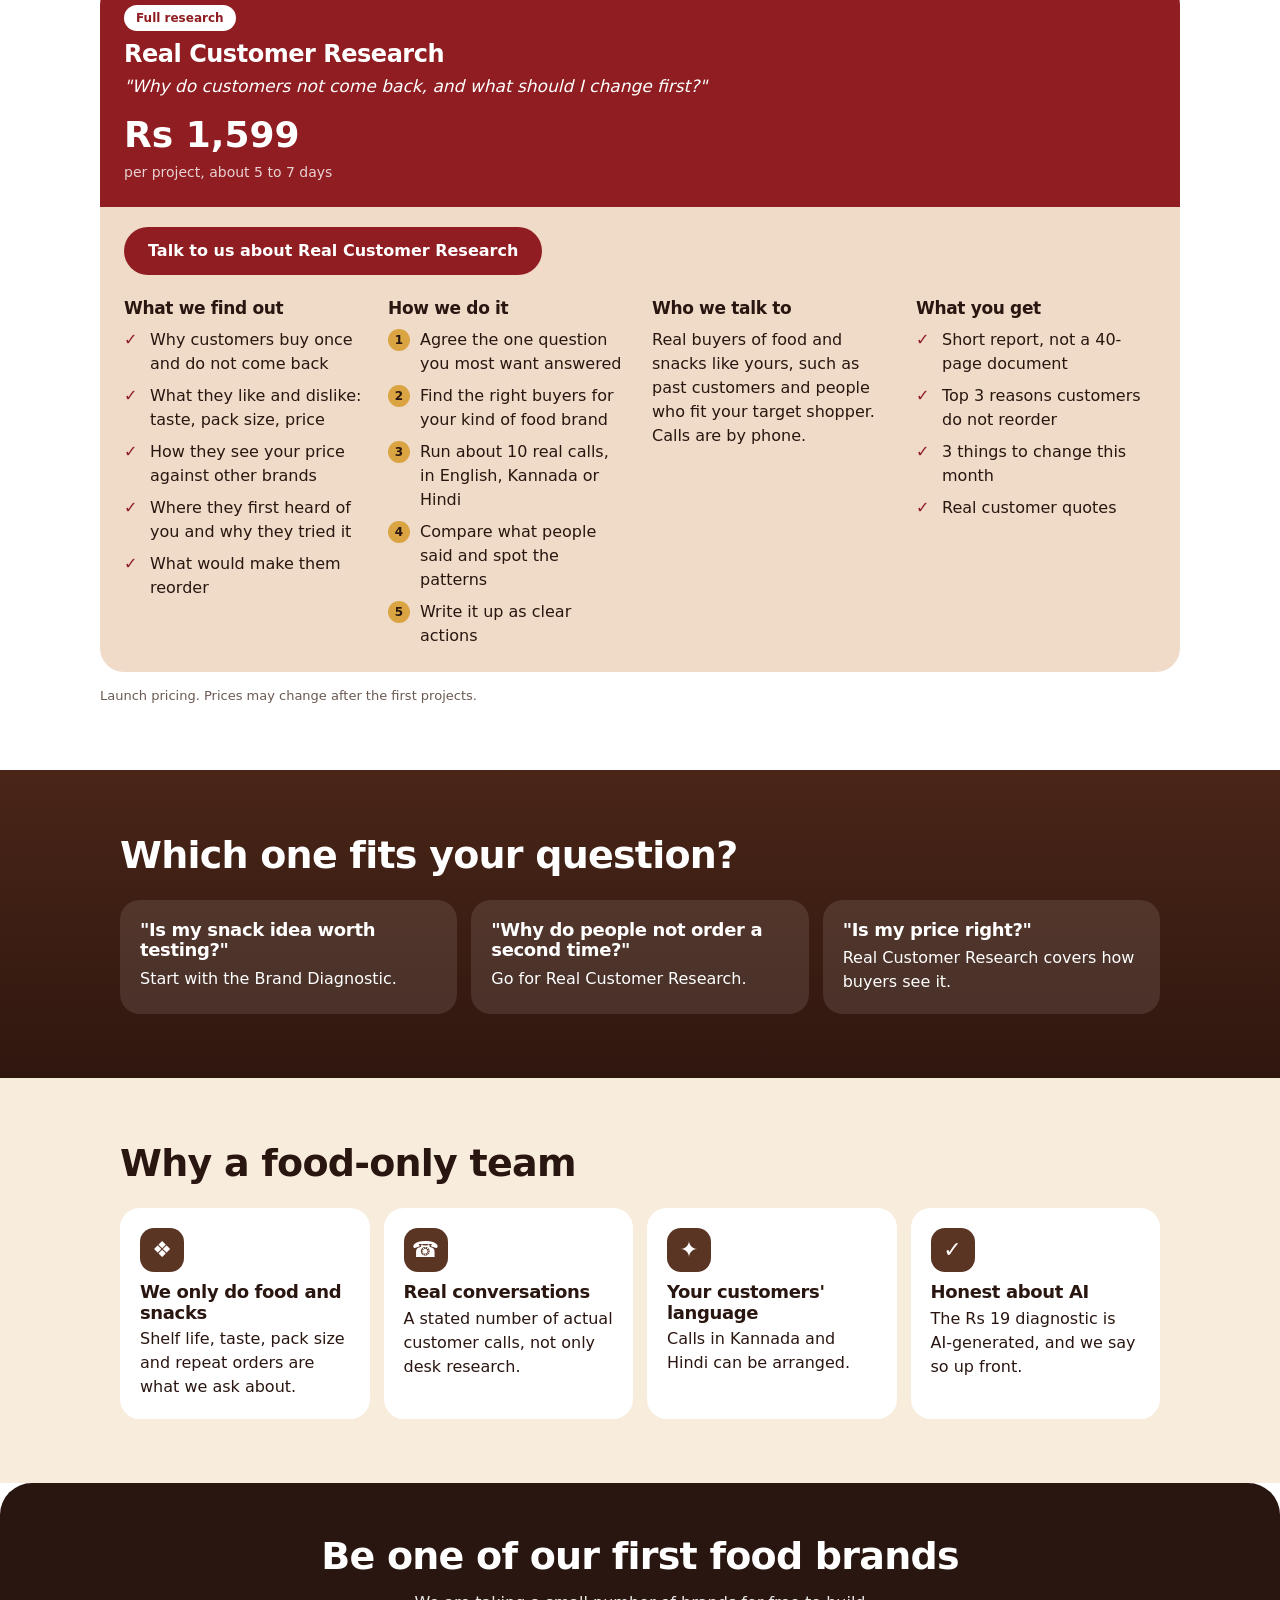
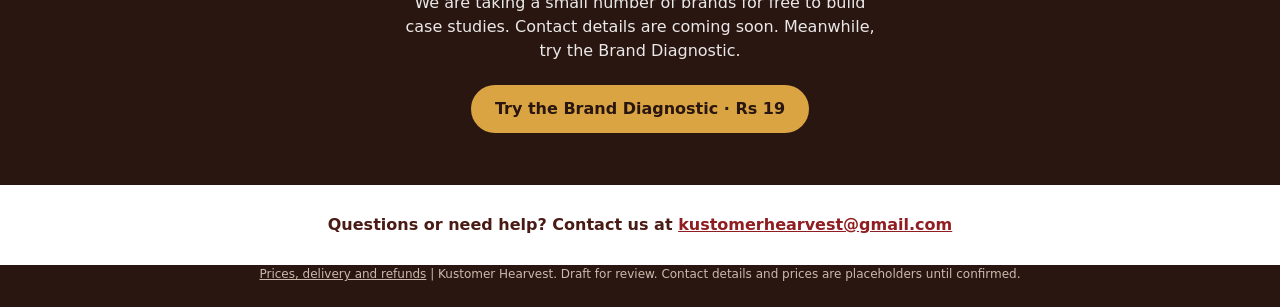
==== commit efec5a2a: "Change CTA text for Real Customer Research Updated the call-to-action text for customer research boo" ====
--- a/index.html
+++ b/index.html
@@ -78,7 +78,7 @@
       <p class="quote">"Why do customers not come back, and what should I change first?"</p>
       <div class="price">Rs 1,599 <span class="per">per project, about 5 to 7 days</span></div>
     </div>
-    <div class="plan-cta"><a class="btn btn-light" href="book-research.html" data-go="research">Book Real Customer Research &middot; Rs 1,599</a></div>
+    <div class="plan-cta"><a class="btn btn-light" href="book-research.html" data-go="research">Talk to us about Real Customer Research</a></div>
     <div class="cols">
       <div><h4>What we find out</h4><ul class="checks">
         <li>Why customers buy once and do not come back</li>
--- a/style.css
+++ b/style.css
@@ -199,6 +199,6 @@
 .rw{list-style:none;padding:0;margin:8px 0}.rw li{padding:10px 12px 10px 38px;margin:6px 0;border-radius:12px;position:relative;font-size:15px}.rw.good li{background:#eaf3e2}.rw.good li:before{content:"\2713";position:absolute;left:12px;color:#3d7a2c;font-weight:700}.rw.bad li{background:#fbe6e2}.rw.bad li:before{content:"\2717";position:absolute;left:12px;color:#8f1d21;font-weight:700}.reach{background:#fff8ee;border:2px solid #d9a441;border-radius:18px;padding:16px;margin:18px 0}.reach h3{margin:8px 0}.reach .btn{display:block;text-align:center;margin-top:10px}.reach .tag{display:inline-block;background:#d9a441;border-radius:99px;padding:3px 10px;font-size:12px;font-weight:700}.btn-ghost-d{border:2px solid #8f1d21;color:#8f1d21;background:transparent}
 .rwgrid{display:grid;grid-template-columns:1fr 1fr;gap:10px}.rwgrid .rw li{padding:8px 8px 8px 28px;font-size:13px}.rwgrid .rw li:before{left:8px}.rwgrid .rh{font-size:15px}.mini-scores{display:grid;grid-template-columns:1fr 1fr 1fr;gap:8px}.mini-scores div{background:#f8eddd;border-radius:12px;padding:8px 10px;text-align:center}.mini-scores span{display:block;font-size:12px;color:#6a4a3f}.mini-scores b{font-size:18px;color:#8f1d21}
 
-.qrimg{width:220px;height:220px;border-radius:14px;border:3px solid var(--red);background:#fff;object-fit:contain;image-rendering:pixelated}
+.qrimg{width:240px;height:auto;border-radius:14px;border:3px solid var(--red);background:#fff;object-fit:contain}
 .contactline{text-align:center;margin:28px 16px;font-weight:700;color:var(--brown,#4a1a14)}.contactline a{color:var(--red,#8f1d21)}
 .mk{width:38px;height:38px;flex:none;display:block}.logo .nm{line-height:1}@media(max-width:420px){.mk{width:32px;height:32px}}
